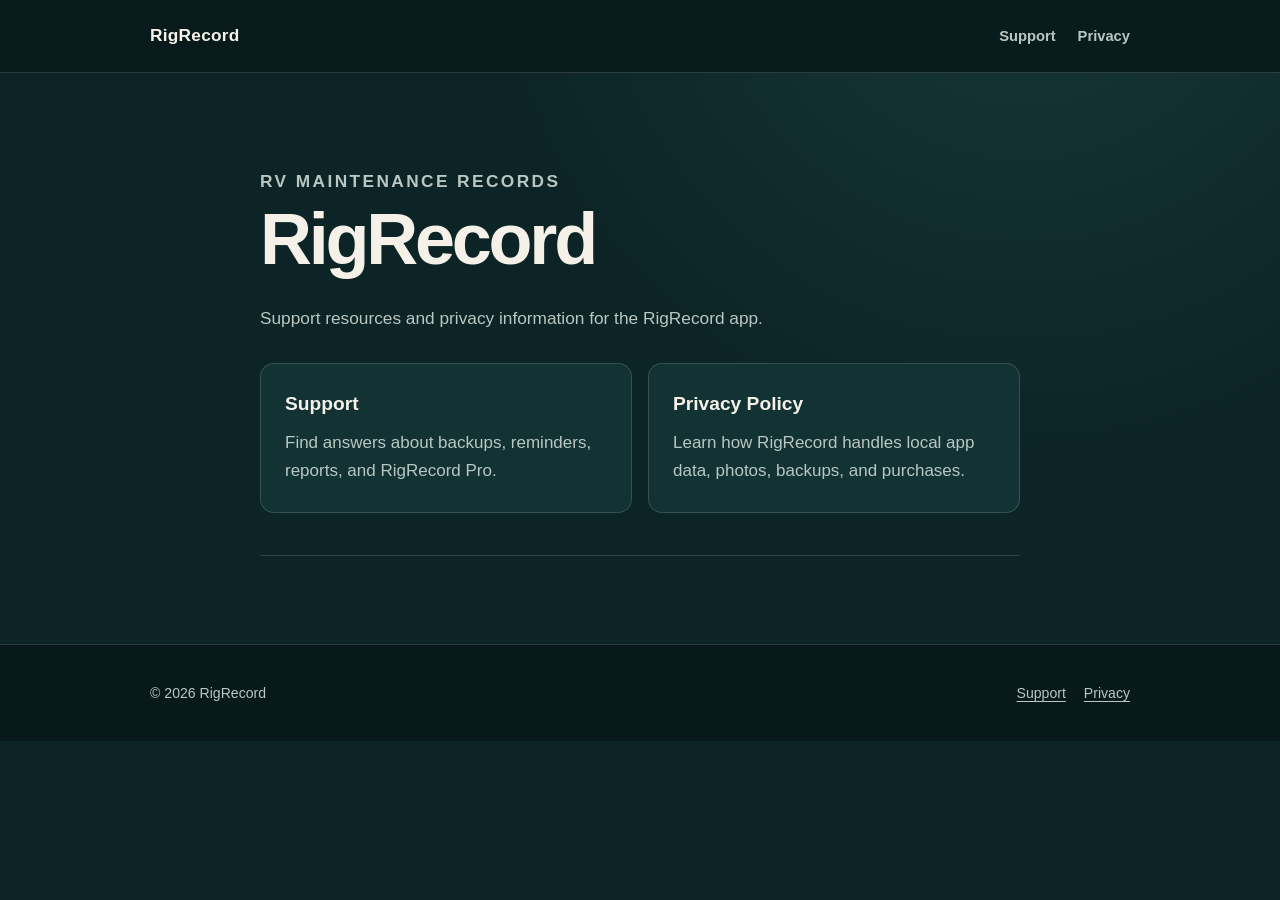
==== rigrecord/index.html @ c697db1d "Add files via upload" ====
<!doctype html>
<html lang="en">
<head>
  <meta charset="utf-8">
  <meta name="viewport" content="width=device-width, initial-scale=1">
  <meta name="description" content="Support and privacy information for RigRecord, an RV maintenance log for iPhone and iPad.">
  <title>RigRecord</title>
  <link rel="icon" href="data:,">
  <link rel="stylesheet" href="assets/styles.css">
</head>
<body>
  <header class="site-header">
    <div class="site-header__inner">
      <a class="brand" href="./">RigRecord</a>
      <nav class="site-nav" aria-label="Primary navigation">
        <a href="support/">Support</a>
        <a href="privacy/">Privacy</a>
      </nav>
    </div>
  </header>

  <main>
    <section class="hero">
      <p class="eyebrow">RV maintenance records</p>
      <h1>RigRecord</h1>
      <p>Support resources and privacy information for the RigRecord app.</p>
      <div class="home-links">
        <a class="home-link" href="support/">
          <strong>Support</strong>
          <span>Find answers about backups, reminders, reports, and RigRecord Pro.</span>
        </a>
        <a class="home-link" href="privacy/">
          <strong>Privacy Policy</strong>
          <span>Learn how RigRecord handles local app data, photos, backups, and purchases.</span>
        </a>
      </div>
    </section>
  </main>

  <footer class="site-footer">
    <div class="site-footer__inner">
      <span>© <span data-site-year>2026</span> RigRecord</span>
      <nav aria-label="Footer navigation">
        <a href="support/">Support</a>
        <a href="privacy/">Privacy</a>
      </nav>
    </div>
  </footer>
  <script src="assets/site-config.js"></script>
  <script src="assets/site.js"></script>
</body>
</html>
---- rigrecord/assets/styles.css ----
:root {
  color-scheme: dark;
  --background: #0c2425;
  --background-deep: #07191a;
  --surface: #123233;
  --surface-soft: #173b3c;
  --text: #f5f1e8;
  --muted: #b9c7c3;
  --accent: #75c6bb;
  --accent-strong: #9ad9d0;
  --rule: rgba(229, 237, 232, 0.16);
  --max-width: 760px;
}

* {
  box-sizing: border-box;
}

html {
  background: var(--background-deep);
  scroll-behavior: smooth;
}

body {
  margin: 0;
  min-height: 100vh;
  background:
    radial-gradient(circle at 80% -10%, rgba(117, 198, 187, 0.12), transparent 34rem),
    var(--background);
  color: var(--text);
  font-family: -apple-system, BlinkMacSystemFont, "Segoe UI", sans-serif;
  font-size: 17px;
  line-height: 1.68;
  -webkit-font-smoothing: antialiased;
}

a {
  color: var(--accent-strong);
  text-underline-offset: 0.2em;
}

a:hover,
a:focus-visible {
  color: #c2eee7;
}

.site-header {
  border-bottom: 1px solid var(--rule);
  background: rgba(7, 25, 26, 0.86);
}

.site-header__inner,
.site-footer__inner {
  width: min(calc(100% - 40px), 980px);
  margin: 0 auto;
}

.site-header__inner {
  min-height: 72px;
  display: flex;
  align-items: center;
  justify-content: space-between;
  gap: 24px;
}

.brand {
  color: var(--text);
  font-size: 1.08rem;
  font-weight: 750;
  letter-spacing: 0.015em;
  text-decoration: none;
}

.site-nav {
  display: flex;
  align-items: center;
  gap: 22px;
}

.site-nav a {
  color: var(--muted);
  font-size: 0.92rem;
  font-weight: 650;
  text-decoration: none;
}

.site-nav a[aria-current="page"] {
  color: var(--accent-strong);
}

main {
  width: min(calc(100% - 40px), var(--max-width));
  margin: 0 auto;
  padding: 72px 0 88px;
}

.hero {
  padding-bottom: 42px;
  border-bottom: 1px solid var(--rule);
}

.eyebrow {
  margin: 0 0 10px;
  color: var(--accent);
  font-size: 0.78rem;
  font-weight: 760;
  letter-spacing: 0.14em;
  text-transform: uppercase;
}

h1,
h2,
h3 {
  line-height: 1.2;
  text-wrap: balance;
}

h1 {
  max-width: 680px;
  margin: 0;
  font-size: clamp(2.35rem, 7vw, 4.5rem);
  letter-spacing: -0.045em;
}

.hero p {
  max-width: 650px;
  margin: 22px 0 0;
  color: var(--muted);
  font-size: 1.08rem;
}

.effective-date {
  display: inline-block;
  margin-top: 20px;
  color: var(--muted);
  font-size: 0.9rem;
}

.section {
  padding: 44px 0;
  border-bottom: 1px solid var(--rule);
}

.section:last-child {
  border-bottom: 0;
}

h2 {
  margin: 0 0 20px;
  font-size: clamp(1.55rem, 4vw, 2rem);
  letter-spacing: -0.022em;
}

h3 {
  margin: 34px 0 10px;
  font-size: 1.12rem;
}

p {
  margin: 0 0 16px;
}

ul {
  margin: 14px 0 18px;
  padding-left: 1.25rem;
}

li {
  margin: 7px 0;
}

.faq {
  display: grid;
  gap: 2px;
}

.faq article {
  padding: 30px 0;
  border-bottom: 1px solid var(--rule);
}

.faq article:last-child {
  border-bottom: 0;
}

.faq h3 {
  margin-top: 0;
}

.callout {
  margin-top: 24px;
  padding: 24px;
  border: 1px solid var(--rule);
  border-radius: 14px;
  background: var(--surface);
}

.callout h2,
.callout h3 {
  margin-top: 0;
}

.contact-link {
  display: inline-flex;
  min-height: 44px;
  align-items: center;
  font-weight: 700;
}

.site-footer {
  border-top: 1px solid var(--rule);
  background: var(--background-deep);
  color: var(--muted);
}

.site-footer__inner {
  min-height: 96px;
  display: flex;
  align-items: center;
  justify-content: space-between;
  gap: 24px;
  font-size: 0.88rem;
}

.site-footer nav {
  display: flex;
  gap: 18px;
}

.site-footer a {
  color: var(--muted);
}

.home-links {
  display: grid;
  grid-template-columns: repeat(2, minmax(0, 1fr));
  gap: 16px;
  margin-top: 30px;
}

.home-link {
  display: block;
  min-height: 150px;
  padding: 24px;
  border: 1px solid var(--rule);
  border-radius: 14px;
  background: var(--surface);
  color: var(--text);
  text-decoration: none;
}

.home-link strong {
  display: block;
  margin-bottom: 8px;
  font-size: 1.2rem;
}

.home-link span {
  color: var(--muted);
}

@media (max-width: 600px) {
  .site-header__inner {
    min-height: 64px;
  }

  main {
    padding-top: 52px;
  }

  .site-nav {
    gap: 14px;
  }

  .section {
    padding: 36px 0;
  }

  .home-links {
    grid-template-columns: 1fr;
  }

  .site-footer__inner {
    padding: 24px 0;
    align-items: flex-start;
    flex-direction: column;
    gap: 12px;
  }
}

@media (prefers-reduced-motion: reduce) {
  html {
    scroll-behavior: auto;
  }
}
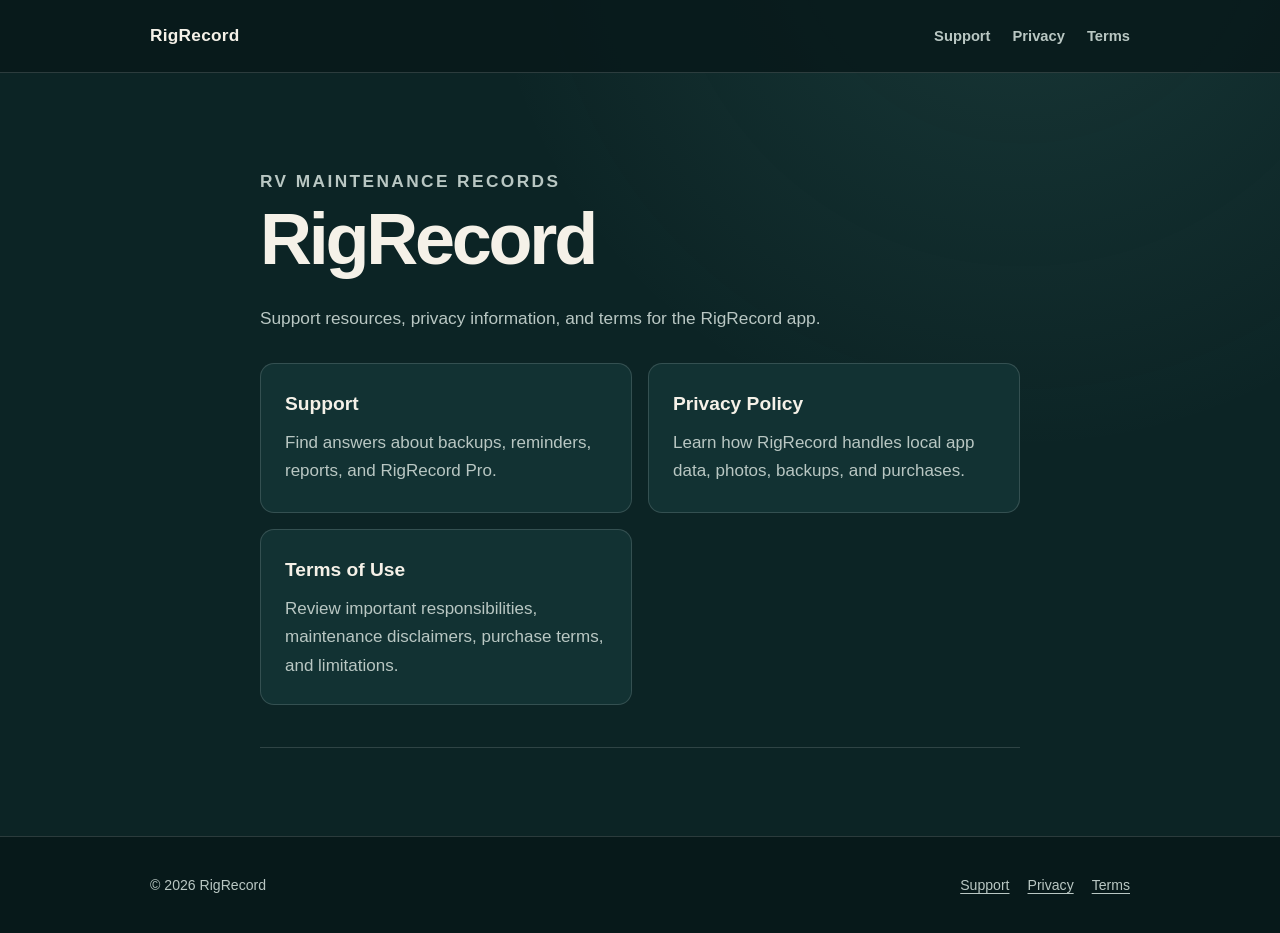
==== commit 01d802a0: "Add files via upload" ====
--- a/rigrecord/index.html
+++ b/rigrecord/index.html
@@ -3,7 +3,7 @@
 <head>
   <meta charset="utf-8">
   <meta name="viewport" content="width=device-width, initial-scale=1">
-  <meta name="description" content="Support and privacy information for RigRecord, an RV maintenance log for iPhone and iPad.">
+  <meta name="description" content="Support, privacy, and terms information for RigRecord, an RV maintenance log for iPhone and iPad.">
   <title>RigRecord</title>
   <link rel="icon" href="data:,">
   <link rel="stylesheet" href="assets/styles.css">
@@ -15,6 +15,7 @@
       <nav class="site-nav" aria-label="Primary navigation">
         <a href="support/">Support</a>
         <a href="privacy/">Privacy</a>
+        <a href="terms/">Terms</a>
       </nav>
     </div>
   </header>
@@ -23,7 +24,7 @@
     <section class="hero">
       <p class="eyebrow">RV maintenance records</p>
       <h1>RigRecord</h1>
-      <p>Support resources and privacy information for the RigRecord app.</p>
+      <p>Support resources, privacy information, and terms for the RigRecord app.</p>
       <div class="home-links">
         <a class="home-link" href="support/">
           <strong>Support</strong>
@@ -32,6 +33,10 @@
         <a class="home-link" href="privacy/">
           <strong>Privacy Policy</strong>
           <span>Learn how RigRecord handles local app data, photos, backups, and purchases.</span>
+        </a>
+        <a class="home-link" href="terms/">
+          <strong>Terms of Use</strong>
+          <span>Review important responsibilities, maintenance disclaimers, purchase terms, and limitations.</span>
         </a>
       </div>
     </section>
@@ -43,6 +48,7 @@
       <nav aria-label="Footer navigation">
         <a href="support/">Support</a>
         <a href="privacy/">Privacy</a>
+        <a href="terms/">Terms</a>
       </nav>
     </div>
   </footer>
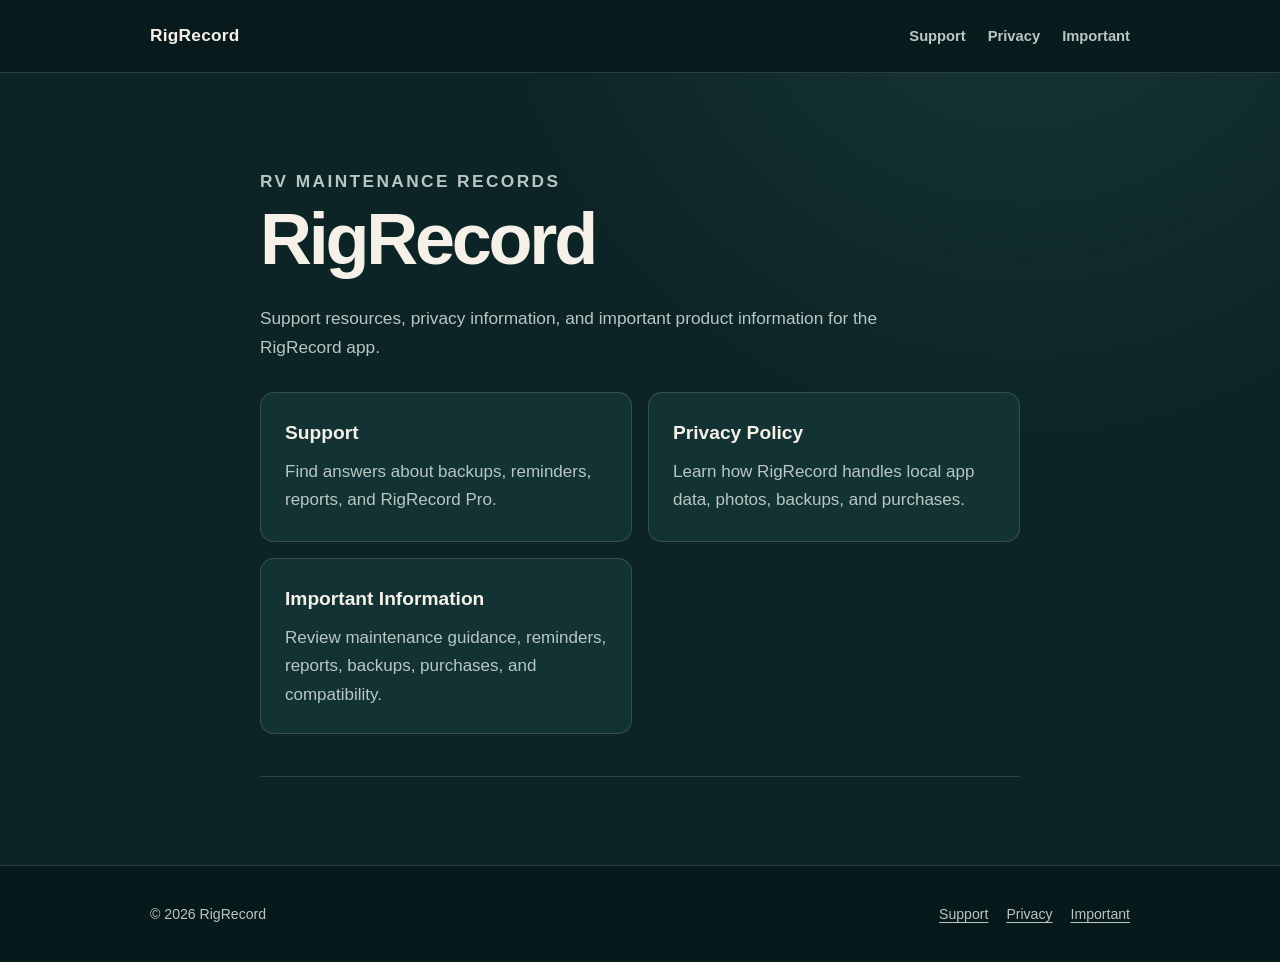
==== commit 3f9eea4c: "Add files via upload" ====
--- a/rigrecord/index.html
+++ b/rigrecord/index.html
@@ -3,7 +3,7 @@
 <head>
   <meta charset="utf-8">
   <meta name="viewport" content="width=device-width, initial-scale=1">
-  <meta name="description" content="Support, privacy, and terms information for RigRecord, an RV maintenance log for iPhone and iPad.">
+  <meta name="description" content="Support, privacy, and important product information for RigRecord, an RV maintenance log for iPhone and iPad.">
   <title>RigRecord</title>
   <link rel="icon" href="data:,">
   <link rel="stylesheet" href="assets/styles.css">
@@ -15,7 +15,7 @@
       <nav class="site-nav" aria-label="Primary navigation">
         <a href="support/">Support</a>
         <a href="privacy/">Privacy</a>
-        <a href="terms/">Terms</a>
+        <a href="terms/">Important</a>
       </nav>
     </div>
   </header>
@@ -24,7 +24,7 @@
     <section class="hero">
       <p class="eyebrow">RV maintenance records</p>
       <h1>RigRecord</h1>
-      <p>Support resources, privacy information, and terms for the RigRecord app.</p>
+      <p>Support resources, privacy information, and important product information for the RigRecord app.</p>
       <div class="home-links">
         <a class="home-link" href="support/">
           <strong>Support</strong>
@@ -35,8 +35,8 @@
           <span>Learn how RigRecord handles local app data, photos, backups, and purchases.</span>
         </a>
         <a class="home-link" href="terms/">
-          <strong>Terms of Use</strong>
-          <span>Review important responsibilities, maintenance disclaimers, purchase terms, and limitations.</span>
+          <strong>Important Information</strong>
+          <span>Review maintenance guidance, reminders, reports, backups, purchases, and compatibility.</span>
         </a>
       </div>
     </section>
@@ -48,7 +48,7 @@
       <nav aria-label="Footer navigation">
         <a href="support/">Support</a>
         <a href="privacy/">Privacy</a>
-        <a href="terms/">Terms</a>
+        <a href="terms/">Important</a>
       </nav>
     </div>
   </footer>
